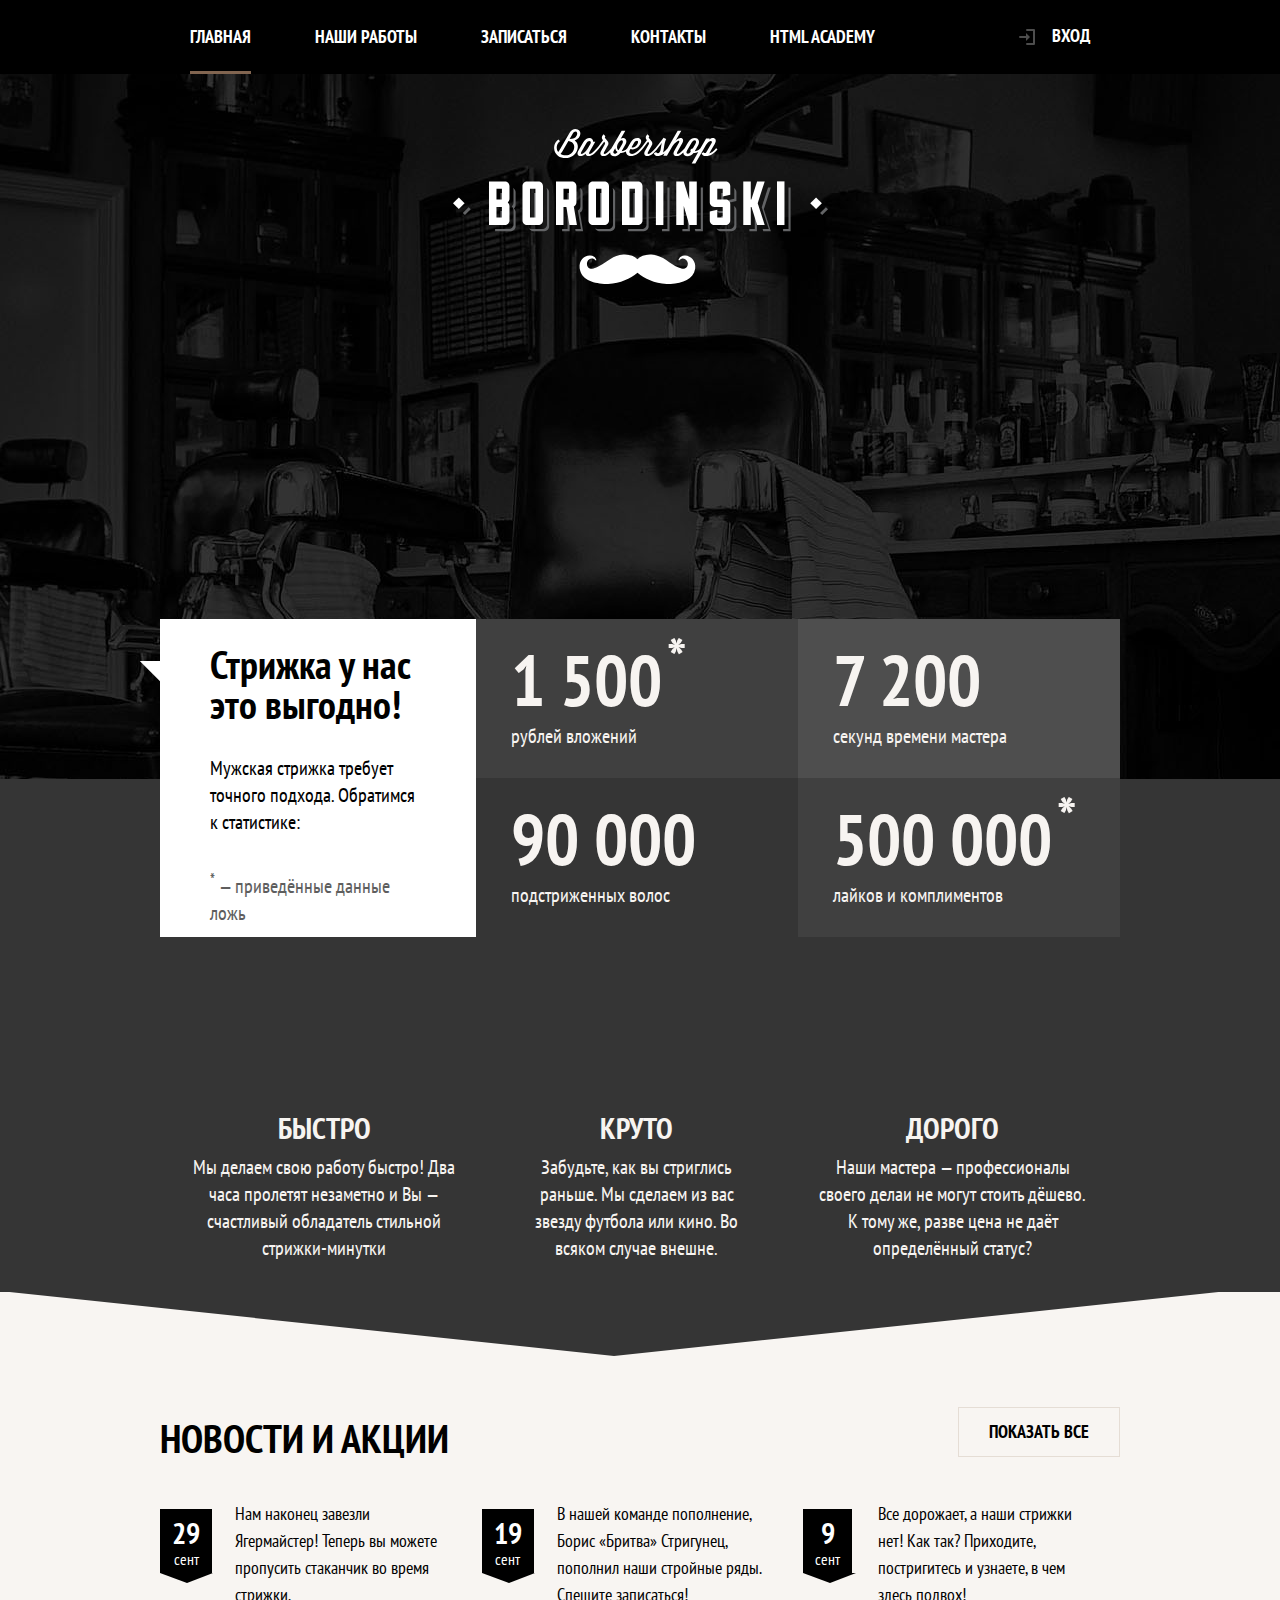
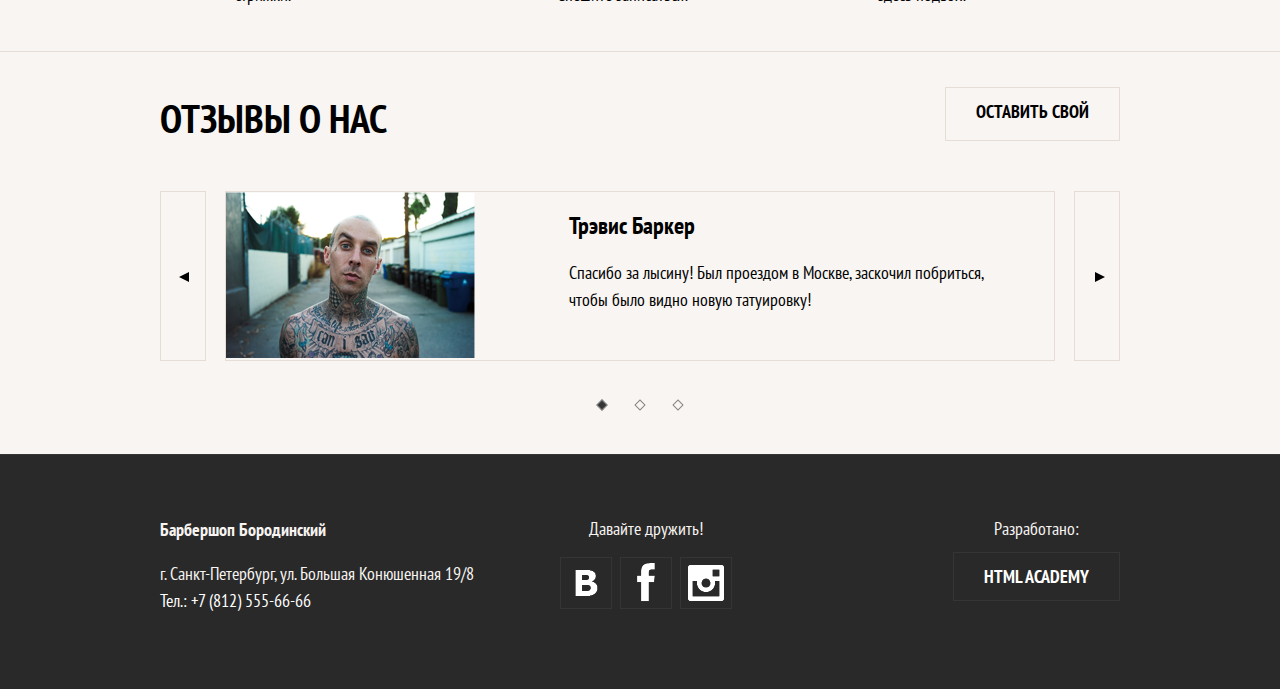
==== barbershop/index.html @ ce814c1f "Commit" ====
<!DOCTYPE html>
<html lang="ru">
<head>
	<meta charset="UTF-8">
	<title>Barbershop</title>
	<meta name="viewport" content="width=device-width,initial-scale=1">
	<link rel="stylesheet" type="text/css" href="css/style.min.css">
</head>
<body>


	<header class="page-header">
		<h1 class="visually-hidden">Барбершоп «Бородинский» - истинно мужская классика</h1>
		<div class="page-header__logo">
			<picture>
				<source media="(min-width: 1200px)" srcset="img/logo-desktop.svg">
				<source media="(min-width: 768px)" srcset="img/logo-tablet.svg">
				<img src="img/logo-mobile.svg" alt="Барбершоп «Бородинский»" width="370" height="153">
			</picture>
		</div>
		<nav class="main-nav main-nav--closed main-nav--nojs">
			<button class="main-nav__toggle">Открыть меню</button>
			<div class="main-nav__wrapper">
				<ul class="main-nav__list">
					<li class="main-nav__item  main-nav__item--active">
						<a>Главная</a>
					</li>
					<li class="main-nav__item">
						<a href="photos.html">Наши работы</a>
					</li>
					<li class="main-nav__item">
						<a href="form.html">Записаться</a>
					</li>
					<li class="main-nav__item">
						<a href="#">Контакты</a>
					</li>
					<li class="main-nav__item">
						<a href="#">Html academy</a>
					</li>
				</ul>
				<ul class="main-nav__user-list">
					<li class="main-nav__user-item">
						<a href="" class="main-nav__user-login" title="Войти">Вход</a>
					</li>
				</ul>
			</div>
		</nav>
	</header>


	<section class="stats">
		<header class="stats__header">
			<h2 class="stats__slogan">Стрижка у нас<br> это выгодно!</h2>
			<p class="stats__intro">Мужская стрижка требует точного подхода. Обратимся к статистике:</p>
			<small class="stats__legend stats__legend--top"><sup>*</sup> — приведённые данные ложь</small>
		</header>
		<table class="stats__table">
			<tr>
				<td class="stats__value">1 500<sup>*</sup></td>
				<td class="stats__field">рублей <br>вложений</td>
			</tr>
			<tr>
				<td class="stats__value">7 200</td>
				<td class="stats__field">секунд <br>времени мастера</td>
			</tr>
			<tr>
				<td class="stats__value">90 000</td>
				<td class="stats__field">подстриженных <br>волос</td>
			</tr>
			<tr>
				<td class="stats__value">500 000<sup>*</sup></td>
				<td class="stats__field">лайков <br>и комплиментов</td>
			</tr>
		</table>
		<small class="stats__legend stats__legend--bottom"><sup>*</sup> — приведённые данные ложь</small>
	</section>


	<section class="advantages">
		<div class="advantages__wrapper slider">
			<h2 class="advantages__title visually-hidden">Наши преимущества</h2>
			<input type="radio" class="slider__input" name="advantages-input" id="advantages-input-1" checked>
			<input type="radio" class="slider__input" name="advantages-input" id="advantages-input-2">
			<input type="radio" class="slider__input" name="advantages-input" id="advantages-input-3">
			<ul class="advantages__list">
				<li class="advantages__item  slider__item">
					<svg width="95" height="95">
						<use xmlns:xlink="http://www.w3.org/1999/xlink" xlink:href="#icon_advantage-1"></use>
					</svg>
					<h3 class="advantages__item-title">Быстро</h3>
					<p>Мы делаем свою работу быстро! Два часа пролетят незаметно и Вы — счастливый обладатель стильной стрижки-минутки</p>
				</li>
				<li class="advantages__item  slider__item">
					<svg width="95" height="95">
						<use xmlns:xlink="http://www.w3.org/1999/xlink" xlink:href="#icon_advantage-2"></use>
					</svg>
					<h3 class="advantages__item-title">Круто</h3>
					<p>Забудьте, как вы стриглись раньше. Мы сделаем из вас звезду футбола или кино. Во всяком случае внешне.</p>
				</li>
				<li class="advantages__item  slider__item">
					<svg width="95" height="95">
						<use xmlns:xlink="http://www.w3.org/1999/xlink" xlink:href="#icon_advantage-3"></use>
					</svg>
					<h3 class="advantages__item-title">Дорого</h3>
					<p>Наши мастера — профессионалы своего делаи не могут стоить дёшево. К тому же, разве цена не даёт определённый статус?</p>
				</li>
			</ul>
			<div class="advantages__toggles  slider__toggles">
				<label for="advantages-input-1" class="slider-toggle">1</label>
				<label for="advantages-input-2" class="slider-toggle">2</label>
				<label for="advantages-input-3" class="slider-toggle">3</label>
			</div>
		</div>
	</section>

	<section class="news">
		<div class="news__wrapper">
			<h2 class="news__title">Новости и акции</h2>
			<ul class="news__list">
				<li class="news__item">
					<time class="news__date" datetime="2015-09-29"><b>29</b>сент</time>
					<p>Нам наконец завезли Ягермайстер! Теперь вы можете пропусить стаканчик во время стрижки.</p>
				</li>
				<li class="news__item">
					<time class="news__date" datetime="2015-09-29"><b>19</b>сент</time>
					<p>В нашей команде пополнение, Борис «Бритва» Стригунец, пополнил наши стройные ряды. Спешите записаться!</p>
				</li>
				<li class="news__item">
					<time class="news__date" datetime="2015-09-29"><b>9</b>сент</time>
					<p>Все дорожает, а наши стрижки нет! Как так? Приходите, постригитесь и узнаете, в чем здесь подвох!</p>
				</li>
			</ul>
			<a href="#" class="news__to-all  btn">Показать все</a>
		</div>
	</section>

	<section class="reviews">
		<div class="reviews__wrapper  slider">
			<h2 class="reviews__title">Отзывы о нас</h2>
			<a href="" class="reviews__write  btn">Оставить свой</a>
			<input type="radio" class="slider__input" name="reviews-input" id="reviews-input-1" checked>
			<input type="radio" class="slider__input" name="reviews-input" id="reviews-input-2">
			<input type="radio" class="slider__input" name="reviews-input" id="reviews-input-3">
			<div class="reviews__list">
					<blockquote class="reviews__item  slider__item">
					<div class="reviews__author-foto">
						<picture>
							<source media="(min-width: 1200px)" srcset="img/author-name.png">
							<source media="(min-width: 760px)" srcset="img/author-name__tablet.png">
							<img src="img/author-name__mob.png" alt="Трэвис Баркер">
						</picture>
					</div>
					<div class="reviews__info">
						<cite class="reviews__author-name">Трэвис Баркер</cite>
						<p>Спасибо за лысину! Был проездом в Москве, заскочил побриться, чтобы было видно новую татуировку!</p>
					</div>
				</blockquote>
				<blockquote class="reviews__item  slider__item">
					<div class="reviews__author-foto">
						<picture>
							<source media="(min-width: 1200px)" srcset="img/author-name.png">
							<source media="(min-width: 760px)" srcset="img/author-nme__tablet.png">
							<img src="img/author-name__mob.png" alt="Трэвис Баркер">
						</picture>
					</div>
					<div class="reviews__info">
						<cite class="reviews__author-name">Трэвис Баркер</cite>
						<p>Спасибо за лысину! Был проездом в Москве, заскочил побриться, чтобы было видно новую татуировку!</p>
					</div>
				</blockquote>
					<blockquote class="reviews__item  slider__item">
					<div class="reviews__author-foto">
						<picture>
							<source media="(min-width: 1200px)" srcset="img/author-name.png">
							<source media="(min-width: 760px)" srcset="img/author-name__tablet.png">
							<img src="img/author-name__mob.png" alt="Трэвис Баркер">
						</picture>
					</div>
					<div class="reviews__info">
						<cite class="reviews__author-name">Трэвис Баркер</cite>
						<p>Спасибо за лысину! Был проездом в Москве, заскочил побриться, чтобы было видно новую татуировку!</p>
					</div>
				</blockquote>
				<button class="reviews__prev" type="button"></button>
				<button class="reviews__next" type="button"></button>
			</div>
			<div class="reviews__toggles  slider__toggles">
				<label for="reviews-input-1" class="slider-toggle">1</label>
				<label for="reviews-input-2" class="slider-toggle">2</label>
				<label for="reviews-input-3" class="slider-toggle">3</label>
			</div>
		</div>
	</section>


	<footer class="page-footer">
		<div class="page-footer__wrapper">
			<div class="page-footer__contacts">
				<b>Барбершоп Бородинский</b><br>
				г. Санкт-Петербург, ул. Большая Конюшенная 19/8<br>
				<a href="+7(812)555-66-66"><span class="page-footer__contacts--hidden">Тел.: </span>+7 (812) 555-66-66</a>
			</div>
			<div class="page-footer__socials">
				<span>Давайте дружить!</span>
				<div class="social-links">
					<a href="" class="social-link  social-link--vk">Мы в Вконтакте</a>
					<a href="" class="social-link  social-link--fb">Мы в Фейсбуке</a>
					<a href="" class="social-link  social-link--in">Мы в Инстаграм</a>
				</div>
			</div>
			<div class="page-footer__copyright">
				Разработано:
				<a href="" class="btn page-footer__copyright-link">HTML Academy</a>
			</div>
		</div>
	</footer>


	<div class="modal-content  modal-content--login">
		<div class="modal-content__wrapper">
			<div class="modal-content__close  modal-content__close--top" title="Закрыть">Закрыть</div>
			<h2 class="modal-content__title">Личный кабинет</h2>
			<p>Введите, пожалуйста, логин и пароль.</p>
			<form action="/echo" method="post" class="login-form">
				<input type="text" name="login" placeholder="Логин" required>
				<input type="password" name="password" placeholder="Пароль" required>
				<input type="checkbox" name="rememder" id="rememder-me" checked>
				<label for="rememder-me">Запомните меня</label>
				<a href="#" class="login-form__restore">Я забыл пароль!</a>
				<button type="submit" class="btn  modal-content__confirm">Войти <span>в личный кабинет</span></button>
				<button type="submit" class="btn  modal-content__close modal-content__close--bottom">Закрыть</button>
			</form>
		</div>
	</div>


	<script src="js/script.js"></script>
	<script src="js/sprite-script.js"></script>

</body>
</html>
---- barbershop/css/style.min.css ----
.btn,.main-nav__item a{text-transform:uppercase;text-decoration:none}.btn,.login-form input,.registration-form input,.registration-form__additional{font-family:'PT Sans Narrow',Arial,sans-serif;outline:0;cursor:pointer}@font-face{font-family:'PT Sans Narrow';src:url(../fonts/PTSans-Narrow-Web-Regular.woff2) format('woff2'),url(../fonts/PTSans-Narrow-Web-Regular.woff) format('woff');font-weight:400;font-style:normal}@font-face{font-family:'PT Sans Narrow';src:url(../fonts/PTSans-Narrow-Web-Bold.woff2) format('woff2'),url(../fonts/PTSans-Narrow-Web-Bold.woff) format('woff');font-weight:700;font-style:normal}body{font-size:18px;line-height:27px;font-family:'PT Sans Narrow',Arial,sans-serif;color:#f7f4f1;font-style:normal;background-color:#292929;margin:0;padding:0;overflow-x:hidden}img{max-width:100%;height:auto}.visually-hidden{position:absolute;width:1px;height:1px;margin:-1px;padding:0;border:0;clip:rect(0 0 0 0);overflow:hidden}.page-header__logo{height:85px;text-align:center}.page-header__logo img{width:230px;height:85px}.main-nav{position:relative;width:auto;min-height:51px;margin:0 auto;background-color:#826550}.main-nav__toggle{position:absolute;top:0;right:0;z-index:2;display:block;width:70px;height:50px;font-size:0;background-color:#6a4d38;cursor:pointer;border:none}.main-nav__toggle:active,.main-nav__toggle:hover{background-color:#624530}.main-nav--closed .main-nav__toggle::before{content:"";position:absolute;top:15px;left:17px;width:36px;height:2px;background-color:#fff;box-shadow:0 8px 0 0 #fff,0 16px 0 0 #fff}.main-nav-closed .main-nav__toggle:active::before{background-color:rgba(255,255,255,.3);box-shadow:0 8px 0 0 rgba(255,255,255,.3),0 16px 0 0 rgba(255,255,255,.3)}.main-nav--opened .main-nav__toggle{top:0;right:auto;left:0}.main-nav--opened .main-nav__toggle::after,.main-nav--opened .main-nav__toggle::before{content:"";position:absolute;top:24px;left:18px;width:36px;height:2px;background-color:#fff}.main-nav--opened .main-nav__toggle::before{transform:rotate(45deg);box-shadow:none}.modal-content,.pop-up{box-shadow:0 50px 30px 0 rgba(0,0,0,.8)}.main-nav--opened .main-nav__toggle::after{transform:rotate(-45deg)}.main-nav--opened .main-nav__toggle:active::after,.main-nav--opened .main-nav__toggle:active::before{background-color:rgba(255,255,255,.3)}.main-nav__list{font-weight:700;margin:0;padding:0;list-style:none}.main-nav__item a{display:block;padding:12px 21px 13px;font-size:18px;line-height:24px;color:#fff;background-color:#826550;border-top:1px solid #886e5b;border-bottom:1px solid #71543f}.main-nav__item a[href]:hover{background-color:#755a46;border-top-color:#755a46}.main-nav__item a[href]:active{color:rgba(255,255,255,.3);background-color:#6a4d38;border-top-color:#6a4d38}.main-nav__user-list{margin:0;padding:0;list-style:none}.main-nav__user-login{position:relative;display:block;padding:17px 21px 17px 49px;line-height:18px;color:#fff;text-decoration:none}.main-nav__user-login::before{content:"";position:absolute;top:17px;left:21px;width:16px;height:16px;background-image:url(../img/login-icon.png);opacity:.3}.stats{width:auto}.stats__header{padding:30px 20px;text-align:center;color:#000;background-color:#fff}.stats__slogan{font-size:30px}.stats__intro,.stats__legend{font-size:20px}.stats__legend{display:block;padding-top:20px;color:#5e5e5e;text-align:center;background:#242424}.btn,.news,.reviews{color:#000}.stats__legend--top{display:none}.stats__table{width:100%;border-collapse:collapse;background:#242424}.stats__table tr:nth-child(1){background-color:#404040}.stats__table tr:nth-child(2){background-color:#4e4e4e}.stats__table tr:nth-child(3){background-color:#353535}.stats__table tr:nth-child(4){background-color:#404040}.stats__field,.stats__value{width:50%;padding:10px}.stats__value{font-size:40px;font-weight:700}.stats__value sup{top:-.25em;line-height:30px;padding-left:5px}.stats__field{text-align:right}.advantages__item,.beard-selection,.btn,.haircut-form__title,.modal-content__title,.modal-content__wrapper p,.news__date,.news__title,.other-services legend,.page-footer,.price__title,.reviews__title,.slider__toggles,.works__item-best span,.works__title{text-align:center}.btn{display:block;width:auto;margin:0 5vw;padding:10px 0;font-size:18px;line-height:27px;font-weight:700;border:1px solid #e5ddd5}.btn:hover{border-color:#d5c9bd}.btn:active{background:#d5c9bd;opacity:.7}.slider{position:relative;padding:0 20px}.slider__input{position:absolute;opacity:0}.slider__toggles{width:140px;margin:0 auto;font-size:0;z-index:1000}#advantages-input-1:checked~.slider__toggles label[for=advantages-input-1],#advantages-input-2:checked~.slider__toggles label[for=advantages-input-2],#advantages-input-3:checked~.slider__toggles label[for=advantages-input-3]{background:#fff}#reviews-input-1:checked~.slider__toggles label[for=reviews-input-1],#reviews-input-2:checked~.slider__toggles label[for=reviews-input-2],#reviews-input-3:checked~.slider__toggles label[for=reviews-input-3]{background:#353535}.slider-toggle{display:inline-block;margin-right:30px;width:6px;height:6px;border:1px solid #a5a5a5;transform:rotate(45deg);cursor:pointer}.reviews__list .slider__item,.reviews__list button,.reviews__write{display:none}.slider-toggle:last-child{margin-right:0}.reviews__toggles .slider-toggle{border:1px solid #858483}.advantages::after,.reviews::after{width:0;border-left:48vw solid transparent;border-right:48vw solid transparent;content:"";height:0}.advantages{position:relative;background:#242424}.advantages::after{position:absolute;border-top:37px solid #242424}.advantages__list{list-style:none;margin:0;padding:0}.advantages__item{padding-top:40px}.advantages__item p{font-size:20px;margin-bottom:25px}.advantages__item-title,.reviews__title{font-size:30px;text-transform:uppercase}.reviews{position:relative;padding-top:20px;background-color:#f8f5f2;border-top:1px solid #e5ddd5}.reviews::after{position:absolute;border-top:37px solid #f8f5f2}.reviews__title{font-weight:700;padding-bottom:25px}.reviews__item{flex-direction:row;-ms-grid-row-align:flex-start;align-items:flex-start;justify-content:space-between;margin:0;padding:0}.reviews__author-foto{padding-top:20px}.reviews__info{width:70%;padding-bottom:30px}.reviews__author-name{font-weight:700;font-style:normal;font-size:24px}#reviews-input-1:checked~.reviews__list .slider__item:nth-child(1),#reviews-input-2:checked~.reviews__list .slider__item:nth-child(2),#reviews-input-3:checked~.reviews__list .slider__item:nth-child(3),.news__item{display:flex}.news{padding-top:60px;background:#f8f5f2}.news__wrapper{padding-bottom:25px}.news__title{font-size:30px;font-weight:700;text-transform:uppercase;margin-bottom:30px}.news__list{margin:0;padding:0;list-style:none}.news__item{flex-direction:row;align-items:flex-start;justify-content:space-between;margin:0 5vw;cursor:pointer}.news__item:first-child{border-bottom:1px solid #e5ddd5}.news__item:last-child{display:none}.news__item p{width:75%}.news__date{display:flex;flex-direction:column;position:relative;margin-top:27px;margin-bottom:20px;padding:10px 12px 0;font-size:16px;color:#fff;background:#000}.news__date::after{content:"";position:absolute;bottom:-10px;left:0;width:0;height:0;border-left:27px solid transparent;border-right:26px solid transparent;border-top:10px solid #000}.haircut-form::after,.price::after,.works::after{bottom:-37px;content:""}.news__date b{font-size:30px;font-weight:700}.news__item:hover{color:#826550;text-decoration:underline}.news__item:hover .news__date{background:#826550}.news__item:hover .news__date::after{border-top:10px solid #826550}.news__item:active{color:#6a4d38;text-decoration:underline}.page-footer__contacts a,.works__tag-item a{text-decoration:none;text-transform:uppercase}.news__item:active .news__date{color:#978374;background:#6a4d38}.news__item:active .news__date::after{border-top:10px solid #6a4d38}.page-footer{margin-top:37px;border-top:1px solid #353535;background-color:#292929}.page-footer__contacts{margin-bottom:25px}.page-footer__contacts--hidden{display:none}.page-footer__contacts b{line-height:60px}.page-footer__contacts a{display:block;width:auto;margin:25px 5vw 0;padding:10px 0;font-weight:700;text-align:center;color:#fff;border:1px solid #353535}.page-footer__contacts a:hover{border-color:#515151}.page-footer__contacts a:active{border:none;background:#000;opacity:.3}.page-footer__copyright-link{margin-top:15px;border-color:#353535;color:#fff}.page-footer__copyright-link:hover{border-color:#515151}.page-footer__copyright-link:active{border:none;background:#000;opacity:.3}.social-links{display:flex;flex-direction:row;align-items:flex-start;font-size:0}.social-link{display:block;width:33%;height:99px;border:1px solid #353535}.social-link--vk{background:url(../img/vk-icon.png) center no-repeat}.social-link--vk:active{border:none;background:url(../img/vk-icon.png) center no-repeat,#000;opacity:.3}.social-link--fb{background:url(../img/fb-icon.png) center no-repeat}.social-link--fb:active{border:none;background:url(../img/fb-icon.png) center no-repeat,#000;opacity:.3}.social-link--in{background:url(../img/inst-icon.png) center no-repeat}.social-link--in:active{border:none;background:url(../img/inst-icon.png) center no-repeat,#000;opacity:.3}.social-link:hover{border-color:#535353}.haircut-form{position:relative;padding-top:25px;background:#f8f5f2;color:#000;padding-bottom:40px}.haircut-form::after{position:absolute;width:0;height:0;border-left:48vw solid transparent;border-right:48vw solid transparent;border-top:37px solid #f8f5f2}.haircut-form__wrapper{width:auto}.haircut-form__title{font-size:30px;font-weight:700;text-transform:uppercase}.haircut-form__submit{width:90%;color:#fff;background:#826550}.haircut-form__submit:hover{background:#6a4d38}.haircut-form__submit:active{color:#978374;background:#6a4d38}.haircut-form__submit:disabled{color:#fff;background:#aeaeae}.registration-form{border:none;padding:0 5%;margin-bottom:40px}.registration-form input,.registration-form__additional{font-size:18px;line-height:30px;color:#000;width:90%;padding:10px 20px;margin-bottom:6px;background:#fff;border:1px solid #e5ddd5}.registration-form input:hover,.registration-form__additional:hover{border-color:#d5c9bd}.registration-form input:focus,.registration-form__additional:focus{border-color:#999}.registration-form__contacts,.registration-form__personal-data{padding:0;margin-bottom:32px}.beard-selection{border:none;padding:0 5%}.beard-selection legend{font-size:20px;text-transform:uppercase;margin-bottom:40px}.beard-selection input[type=radio]{display:none}.beard-selection label{display:inline-block;width:75px;position:relative;line-height:54px;vertical-align:top;padding-top:50px;margin:0 2.5% 30px;cursor:pointer}.beard-selection label::before{content:"";position:absolute;top:0;left:45%;margin-left:-30%;width:50px;height:50px;background:#fff;border:1px solid #e5ddd5;border-radius:50%}.beard-selection label:hover::before{border-color:#d5c9bd}.beard-selection label:active::before{background-color:#d5c9bd}.beard-selection input[type=radio]:checked+label::after,.beard-selection label:active::after{content:"";position:absolute;top:16px;right:37%;width:18px;height:18px;background:#fff;border:1px solid #e5ddd5;border-radius:50%}.beard-selection input[type=radio]:checked:hover+label::after{border-color:#d5c9bd}.beard-selection input[type=radio]:checked:active+label::after{background-color:#d5c9bd}.other-services{border:none;margin:0 0 45px;padding:0 5%}.other-services legend{font-size:20px;text-transform:uppercase;margin-bottom:40px}.other-services input[type=checkbox]{display:none}.other-services label{display:block;position:relative;line-height:30px;vertical-align:middle;padding-left:60px;padding-top:5px;cursor:pointer}.other-services label::before{content:"";position:absolute;top:0;left:0;width:35px;height:35px;background:#fff;border:1px solid #e5ddd5}.other-services label:hover::before{border-color:#d5c9bd}.other-services label:active::before{background-color:#d5c9bd}.other-services input[type=checkbox]:checked+label::after,.other-services label:active::after{content:"";position:absolute;top:10px;left:7px;width:22px;height:16px;background:url(../img/icon-checked.png)}.other-services input[type=checkbox]:checked:active+label::after{background:#d5c9bd}.works{position:relative;background:#f8f5f2;color:#000;padding-bottom:40px;padding-top:25px}.works::after{position:absolute;width:0;height:0;border-left:48vw solid transparent;border-right:48vw solid transparent;border-top:37px solid #f8f5f2}.works__title{font-size:30px;text-transform:uppercase}.works__item{margin:0 5%;padding-top:20px;border-bottom:1px solid #e5ddd5}.works__item-best{position:relative;margin-bottom:-7px}.works__item-best span{display:inline-block;position:absolute;left:0;top:400px;width:160px;height:40px;background-color:#826550;padding-top:10px;color:#fff;font-size:20px;text-transform:uppercase;font-weight:700}.works__item-best span::before{content:"";position:absolute;left:152px;top:0;display:block;border:25px solid #826550;border-left:8px solid #826550;border-right:8px solid transparent}.works__item-wrapper{padding:0 4%}.works__item-title{font-size:24px;font-weight:700}.works__tag-list{list-style:none;margin:0;padding:0}.works__tag-item{display:inline-block;padding-bottom:25px;padding-right:20px}.price__table,.price__table tbody{display:block}.works__tag-item a{font-size:16px;color:#000}.works__tag-item img{margin-right:15px;vertical-align:middle}.price{width:auto;background:#353535;position:relative;padding-top:45px;padding-bottom:20px}.price::after{position:absolute;width:0;height:0;border-left:48vw solid transparent;border-right:48vw solid transparent;border-top:37px solid #353535}.price__title{font-size:30px;font-weight:700;text-transform:uppercase}.price__table{font-size:20px;margin:0 5% 20px}.price__table tr{display:flex;flex-wrap:wrap;justify-content:space-between;padding-bottom:20px}.price__table td{display:block}.price__table .col-2{font-weight:700}.price__table .col-3{order:4;width:90%}.price__table .col-1{display:none}.price__discount{display:flex;flex-wrap:wrap;justify-content:space-between;margin:0 5%;padding:0 20px;border:1px solid #484848}.price__discount img{padding:15px 0}.price__discount p{width:50%}.to-main{display:none}.modal-content{display:none;position:absolute;top:135px;color:#000;background:#f8f5f2}.modal-content__wrapper{margin:0 5% 35px}.modal-content__title{padding-top:10px;font-size:30px;line-height:30px;text-transform:uppercase}.modal-content__close--bottom,.modal-content__confirm{display:inline-block;width:45%;margin-top:40px;margin-left:0;margin-right:8%}.modal-content__confirm{color:#fff;background:#826550}.modal-content__confirm span{display:none}.modal-content__confirm:hover{background:#6a4d38}.modal-content__confirm:active{color:#978374;background:#6a4d38}.modal-content--open{display:block}.login-form input[type=checkbox],.modal-content__close--top{display:none}.modal-content__close{cursor:pointer}.modal-content__close--bottom{background:#f8f5f2;margin-right:0}.login-form input{width:92%;padding:15px;margin-bottom:6px;font-size:18px;line-height:27px;background:#fff;border:1px solid #e5ddd5}.login-form input:hover{border-color:#d5c9bd}.login-form input:focus{border-color:#999}.login-form input[type=text]{background-image:url(../img/user.png);background-repeat:no-repeat;background-position:95% 20px}.login-form input[type=password]{margin-bottom:30px;background-image:url(../img/locked.png);background-repeat:no-repeat;background-position:95% 20px}.login-form label{position:relative;display:inline-block;width:40%;padding-top:6px;padding-left:50px;cursor:pointer}.login-form label::before{content:"";position:absolute;top:0;left:0;width:35px;height:35px;background:#fff;border:1px solid #e5ddd5}.login-form label:hover::before{border-color:#d5c9bd}.login-form label:active::before{background-color:#d5c9bd}.login-form input[type=checkbox]:checked+label::after,.login-form label:active::after{content:"";position:absolute;top:10px;left:7px;width:22px;height:16px;background:url(../img/icon-checked.png)}.login-form input[type=checkbox]:checked:active+label::after{background:#d5c9bd}.login-form__restore{display:inline-block;width:40%;text-align:right;color:#000}.pop-up{display:none;position:absolute;width:100%;top:290%;color:#000;text-align:center;background:#fff}.pop-up--success{top:350%}.pop-up__wrapper{margin:30px 5% 45px}.pop-up__title{font-size:40px;text-transform:uppercase}.pop-up--open{display:block}.pop-up__confirm{width:65%;margin:30px auto 0;color:#fff;background:#826550}.pop-up__confirm:hover{background:#6a4d38}.pop-up__confirm:active{color:#978374;background:#6a4d38}@media (min-width:760px){.main-nav__item--active::after,.reviews__prev::before,.stats__header::before{content:""}.price,.stats{max-width:960px}.advantages__item,.page-footer__contacts,.price__title,.stats__field,.stats__intro,.works__title{text-align:left}body{background-color:#353535}.page-header{display:flex;flex-direction:column;background-color:#000}.page-header__logo{order:2;width:100%;height:400px;background-image:url(../img/bg-header.jpg);background-repeat:no-repeat;background-position:center -9px;padding-top:35px}.page-header__logo img{width:375px;height:auto}.main-nav{width:auto;background-color:#000}.main-nav__wrapper{width:100%;display:flex;flex-direction:row;justify-content:space-between}.main-nav__item,.main-nav__user-item{display:inline-block}.main-nav__list{width:580px}.main-nav__item{padding:20px 0;margin-right:30px}.main-nav__item:last-child{margin-right:0}.main-nav__item--active{position:relative}.main-nav__item--active::after{position:absolute;bottom:0;left:0;right:0;width:100%;height:3px;background-color:#826550}.main-nav__item a{padding:0;border:none;background-color:#000;cursor:pointer}.main-nav__item a[href]:hover{background-color:#000;color:#826550}.main-nav__item a[href]:active{color:#fff;opacity:.5}.main-nav__user-list{width:50px}.main-nav__user-login{font-size:0}.main-nav__user-login::before{top:25px;left:0;opacity:1}.main-nav__user-login:hover::before{background-image:url(../img/login-icon--h.png)}.main-nav__user-login:active::before{background-image:url(../img/login-icon.png)}.main-nav__toggle{display:none}.stats{width:84%;margin:-186px auto 0;position:relative;z-index:2}.stats__header{display:flex;justify-content:space-between;flex-wrap:wrap;padding:10px 20px}.stats__header::before{position:absolute;top:27px;left:-14px;border:15px solid transparent;border-bottom-color:#fff;transform:rotate(45deg)}.stats__slogan{font-size:40px;line-height:40px;width:50%;margin-top:15px}.stats__intro{width:50%}.stats__legend--top{display:block;width:50%;background-color:#fff;vertical-align:bottom;padding-top:0;padding-bottom:5px}.stats__legend--bottom{display:none}.stats__table{display:block}.stats__table tbody{display:flex;flex-wrap:wrap}.stats__table tr{display:block;box-sizing:border-box;width:50%;padding:25px 35px 28px}.stats__field,.stats__value{display:block;width:auto;padding:0}.advantages__toggles,.stats__field br{display:none}.stats__value{margin-bottom:7px;font-size:72px;line-height:72px}.stats__field{font-size:20px;line-height:27px}.btn{padding:10px 30px}.advantages{background-color:#353535;padding-top:15px}.advantages::after{bottom:-37px;border-top:38px solid #353535}.advantages__wrapper{width:auto}.advantages__item{display:flex;flex-direction:row;flex-wrap:wrap;justify-content:space-between;padding:30px 0;margin:0 30px;border-bottom:1px solid #4a4a4a}.advantages__item p{width:80%;padding-left:22%;margin:-50px 0 0}.advantages__item:last-child{border:none}.advantages__item-title{width:78%;height:40px;margin:0}.reviews{padding-bottom:55px}.reviews::after{display:none}.reviews__wrapper{width:auto;display:flex;justify-content:space-between;flex-wrap:wrap}.reviews__write{display:block;margin:15px 0 35px}.reviews__list{display:flex}.reviews__item{order:2;width:80%;padding-top:30px;padding-bottom:0;border:1px solid #e5ddd5}.reviews__info{width:75%;padding-bottom:20px}.reviews__author-foto{padding-top:10px}.reviews__author-foto img{-webkit-clip-path:circle(37%);clip-path:circle(37%)}.reviews__list button{display:block;width:10%;background-color:#f8f5f2;border:1px solid #e5ddd5;outline:0;cursor:pointer}.reviews__list button:hover{border-color:#d5c9bd}.reviews__list button:active{background-color:#d5c9bd}.reviews__list button:active::before{opacity:.5}.reviews__prev{order:1;position:relative}.reviews__prev::before{position:absolute;top:48%;left:30%;border:5px solid transparent;border-right:10px solid #000}.reviews__next{order:3;position:relative}.haircut-form::before,.reviews__next::before{content:"";position:absolute}.reviews__next::before{top:48%;left:45%;border:5px solid transparent;border-left:10px solid #000}.reviews__toggles{display:block;margin-top:-5px;background-color:#f8f5f2}.news__wrapper{width:auto;display:flex;justify-content:space-between;flex-wrap:wrap}.news__list{order:3;display:flex;justify-content:space-between;flex-wrap:wrap}.news__item{width:50%;margin:0}.news__item:first-child{border-bottom:none}.news__item p{width:70%;margin-right:20px}.news__to-all{order:2;margin:15px 0}.page-footer{margin-top:0;padding-top:25px}.page-footer__wrapper{width:auto;display:flex;flex-direction:row;justify-content:space-between;flex-wrap:wrap;padding-bottom:50px}.page-footer__contacts--hidden{display:inline}.page-footer__contacts a{display:inline;margin:0;padding:0;border:none;font-weight:400;text-transform:none}.page-footer__copyright{order:2;margin-top:35px}.page-footer__copyright-link{margin:10px 0 0}.page-footer__socials{order:3;display:block;width:100%}.haircut-form__wrapper{width:84%;max-width:960px;margin:0 auto}.haircut-form{margin-top:-180px;padding-bottom:75px}.haircut-form::before{top:-52px;display:block;border:50vw solid #f8f5f2;border-top:45px solid transparent;border-bottom:45px solid #f8f5f2}.haircut-form::after{display:none}.haircut-form__wrapper{display:flex;justify-content:space-between;flex-wrap:wrap}.haircut-form__wrapper form{width:100%}.haircut-form__title{text-align:left;font-size:40px}.haircut-form__submit{margin:0;width:100%}.registration-form{margin:0 0 35px;padding:0;width:100%}.registration-form input,.registration-form textarea{width:94%;margin-bottom:35px}.registration-form__personal-data{display:flex;flex-direction:row;flex-wrap:nowrap;width:100%}.registration-form__personal-data input{width:33%;margin-right:0}.beard-selection::after,.other-services::after{top:15px;left:0;display:block;width:100%;border:1px solid #e5ddd5;content:""}.registration-form__personal-data input:last-child{order:3}.registration-form__personal-data input:first-child{order:2}.beard-selection{padding:0;margin-bottom:40px;position:relative}.beard-selection::after{position:absolute;z-index:10}.beard-selection legend{font-size:30px;position:relative;padding:0 22px;background:#f8f5f2;z-index:1000}.beard-selection label{margin:0 7% 0 1%}.beard-selection label:last-child{margin-right:1%}.other-services{padding:0;position:relative}.other-services::after{position:absolute;z-index:10}.other-services legend{font-size:30px;position:relative;padding:0 22px 40px;background:#f8f5f2;z-index:1000}.other-services br{display:none}.other-services label{display:inline-block;margin-bottom:48px;width:40%;font-size:24px}.works{margin-top:-180px}.works::before{content:"";position:absolute;top:-52px;display:block;border:50vw solid #f8f5f2;border-top:45px solid transparent;border-bottom:45px solid #f8f5f2}.works__wrapper{width:auto;display:flex;justify-content:space-between;flex-wrap:wrap}.works__title{padding-bottom:20px}.works__item{display:flex;justify-content:space-between;width:100%;margin:0 0 40px;padding-top:0;border:1px solid #e5ddd5}.works__item picture{margin-bottom:-7px}.works__item-wrapper{width:40%;padding-right:35px}.works__item-best span{top:37px;left:-2px}.modal-content,.pop-up{z-index:1000;left:50%}.price{width:84%;margin:37px auto 0;padding-top:15px}.price::after{display:none}.price__title{font-size:40px}.price__table{display:table;width:100%;border-collapse:collapse;margin:0 0 8px}.price__table tbody{display:table-row-group}.price__table tr{display:table-row}.price__table .col-1,.price__table td{display:table-cell}.price__table td{padding:15px 20px;border:1px solid #4a4a4a}.price__table .col-3{width:auto}.price__discount{margin:0 0 55px}.price__discount img{padding:25px 0}.price__discount p{font-size:40px;width:80%}.price__discount br{display:none}.to-main{display:inline-block;margin:15px 0 30px}.modal-content{width:460px;top:130px;margin-left:-230px}.modal-content__wrapper{margin:30px 70px 50px}.modal-content__close--bottom{display:none}.modal-content__close--top{display:block;position:absolute;right:-105px;background:url(../img/cross.png) no-repeat;width:35px;height:35px;font-size:0}.modal-content__confirm{width:100%}.modal-content__confirm span{display:inline}.login-form label{margin-right:10px}.pop-up--success{width:465px;top:195%;margin-left:-233px}.pop-up--failure{width:320px;top:140%;margin-left:-160px}}@media (min-width:760px) and (-webkit-min-device-pixel-ratio:1.5),(min-width:760px) and (min-resolution:144dpi),(min-resolution:1.5ddpx){.page-header__logo{background-image:url(../img/bg-header@2.jpg);background-size:1338px auto}}@media (min-width:760px) and (min-width:760px){.advantages__wrapper,.main-nav,.news__wrapper,.page-footer__wrapper,.reviews__wrapper,.works__wrapper{width:84%;max-width:960px;margin:0 auto}}@media (min-width:1200px){.main-nav__list,.main-nav__user-list{width:auto}.main-nav__item a[href]:hover,.main-nav__user-login:hover{background-color:#fff;border-left:1px solid #000;border-right:1px solid #000}.advantages__list,.stats{display:flex}.page-header__logo{height:650px;padding-top:55px;background-image:url(../img/bg-header@2.jpg);background-position:center -9px;background-size:auto 720px}.main-nav__user-login:active::before,.main-nav__user-login:hover::before{background-image:url(../img/login-icon--d.png)}.main-nav__item{margin:0;padding:0}.main-nav__item--active::after{left:30px;right:30px;width:auto}.main-nav__item a{padding:25px 30px}.main-nav__item a[href]:hover{color:#000}.main-nav__item a[href]:active{color:#b2b2b2;opacity:1}.main-nav__user-item a{padding:27px 30px 27px 60px}.main-nav__user-login{font-size:18px;font-weight:700;text-transform:uppercase}.news__title,.reviews__title{font-size:40px}.main-nav__user-login::before{top:29px;left:27px}.main-nav__user-login:hover{color:#000}.main-nav__user-login:active{color:#b2b2b2;opacity:1}.main-nav__user-login:active::before{opacity:.5}.stats{margin-top:-160px}.stats__header{flex-direction:column;width:30%}.advantages__list,.registration-form__personal-data{justify-content:space-between}.stats__intro,.stats__legend,.stats__slogan{width:auto;padding:0 30px;margin-top:15px;margin-bottom:0;text-align:left}.stats__table{width:70%}.advantages::after{bottom:-64px;border-top:65px solid #353535}.advantages__item{display:block;text-align:center;border:none}.haircut-form::before,.works::before{top:-105px;border-top:65px solid transparent;border-bottom:65px solid #f8f5f2}.advantages__item p{width:auto;padding:0;margin:0}.advantages__item-title{width:auto;padding-top:30px}.reviews{padding-bottom:25px}.reviews__write{margin-bottom:50px}.reviews__item{width:93%;padding:0}.reviews__author-foto{padding:0;margin-bottom:-5px}.reviews__author-foto img{-webkit-clip-path:none;clip-path:none}.reviews__info{width:55%;padding:20px 30px 0 0}.reviews__list button{width:5%}.reviews__prev{margin-right:2%}.reviews__next{margin-left:2%}.reviews__toggles{margin-top:40px}.news{padding-top:100px}.news__item{width:33%}.news__item:last-child{display:flex}.news__to-all{margin-bottom:25px}.page-footer__contacts{padding-top:20px}.page-footer__socials{order:2;padding-top:35px;margin-left:-135px;width:auto}.page-footer__socials span{font-size:18px;text-align:center;width:70%}.page-footer__copyright{order:3}.social-links{flex-wrap:wrap}.social-link{font-size:0;width:50px;height:50px;margin-right:8px;margin-top:15px}.social-link:last-child{margin-right:0}.haircut-form{margin-top:-300px;width:101%}.registration-form textarea{width:96%}.registration-form__personal-data input{width:27%}.registration-form__contacts{display:flex;justify-content:space-between;width:100%}.registration-form__contacts input{width:44%}.beard-selection label{margin:0 6%}.other-services label{width:26%}.works{margin-top:-300px}.works::after{display:none}.works__item{flex-direction:column;justify-content:flex-start;width:30%}.works__item-wrapper{width:90%;min-height:255px;display:inline-flex;flex-direction:column;justify-content:space-between}.works__item-wrapper p{flex-grow:3}.works__item--main-work{flex-direction:row;width:100%}.works__item--main-work .works__item-wrapper{width:40%;padding-top:130px}.works__item-best span{left:167%}.works__item-best span::before{left:-12px;border-left:8px solid transparent;border-right:8px solid #826550}.works__item-title{margin-bottom:0}.price{display:flex;justify-content:space-between;flex-wrap:wrap}.price__title{margin-bottom:50px;width:100%}.price__table{width:65%}.price__discount{width:25%;flex-direction:column;text-align:center}.price__discount p{font-size:20px;line-height:27px;width:100%}.price__discount br{display:block}.price__discount img{width:142px;height:139px}}@media (max-width:759px){.main-nav--closed .main-nav__item{display:none}.main-nav--closed .main-nav__item--active{display:block}.main-nav--closed .main-nav__user-list,.main-nav--nojs .main-nav__toggle{display:none}.main-nav--closed .main-nav__item--active a{padding-right:70px;padding-left:70px;text-align:center}.main-nav--opened .main-nav__wrapper{position:absolute;top:0;right:0;left:70px;z-index:10;height:80vh;background-color:#6a4d38}.main-nav--opened .main-nav__wrapper::before{content:"";position:absolute;top:0;left:0;z-index:2;width:7px;height:100%;box-shadow:inset 4px 0 7px -2px rgba(0,0,0,.4)}.main-nav--nojs .main-nav__wrapper{position:static;height:auto}.main-nav--nojs .main-nav__item{display:block}.main-nav--nojs .main-nav__item--active a{padding-right:21px;padding-left:21px;text-align:left}.main-nav--nojs .main-nav__user-list{display:block;background-color:#6a4d38}.advantages__list .slider__item{display:none}#advantages-input-1:checked~.advantages__list .slider__item:nth-child(1),#advantages-input-2:checked~.advantages__list .slider__item:nth-child(2),#advantages-input-3:checked~.advantages__list .slider__item:nth-child(3){display:block}}
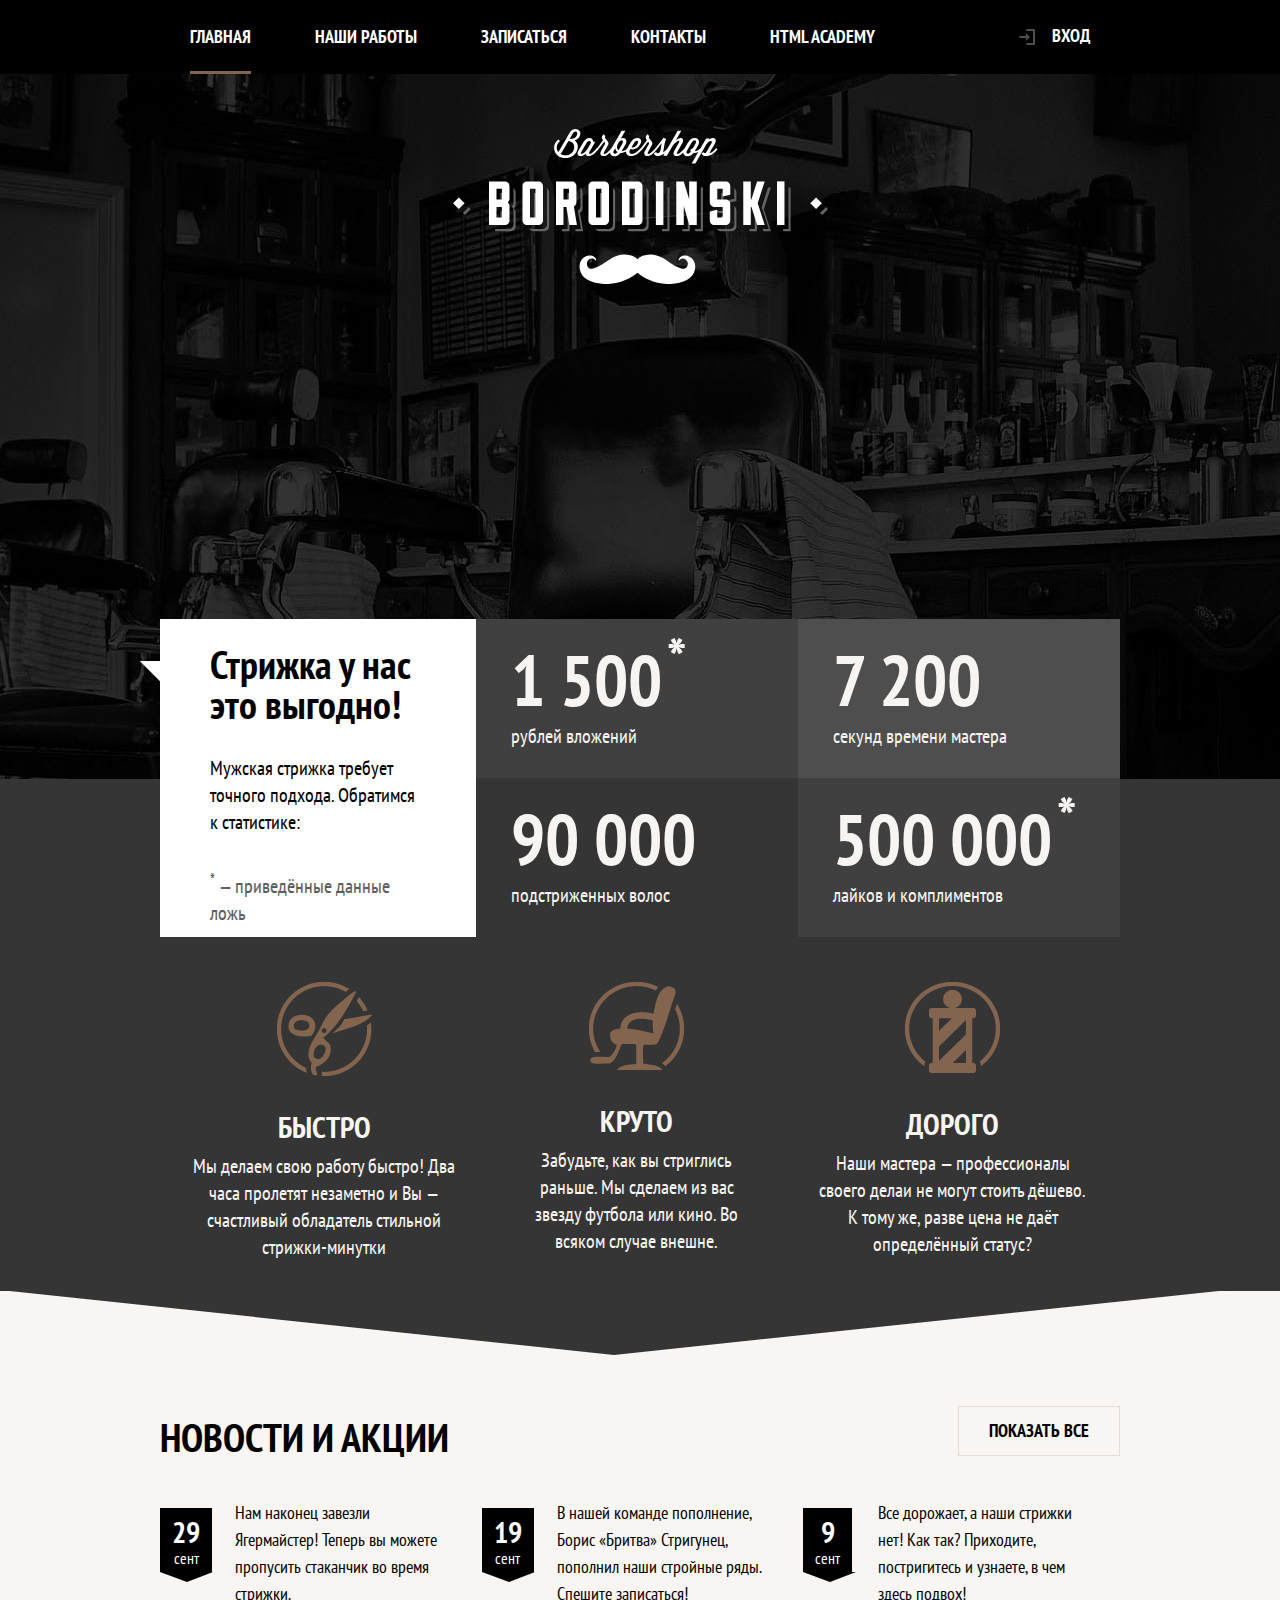
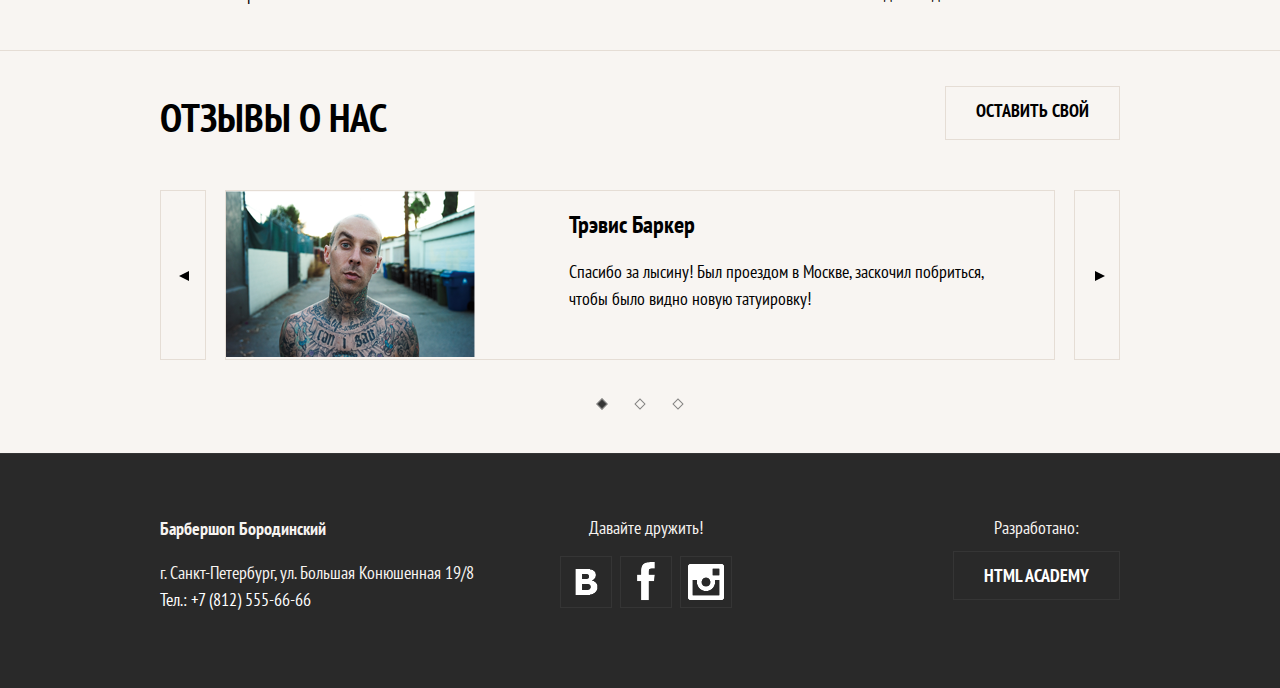
==== commit 146728ac: "svg-sprite replaced" ====
--- a/barbershop/index.html
+++ b/barbershop/index.html
@@ -84,23 +84,26 @@
 			<input type="radio" class="slider__input" name="advantages-input" id="advantages-input-3">
 			<ul class="advantages__list">
 				<li class="advantages__item  slider__item">
-					<svg width="95" height="95">
+					<!-- <svg width="95" height="95">
 						<use xmlns:xlink="http://www.w3.org/1999/xlink" xlink:href="#icon_advantage-1"></use>
-					</svg>
+					</svg> -->
+					<img src="img/icons/icon_advantage-1.svg" width="95px" height="94px">
 					<h3 class="advantages__item-title">Быстро</h3>
 					<p>Мы делаем свою работу быстро! Два часа пролетят незаметно и Вы — счастливый обладатель стильной стрижки-минутки</p>
 				</li>
 				<li class="advantages__item  slider__item">
-					<svg width="95" height="95">
+					<!-- <svg width="95" height="95">
 						<use xmlns:xlink="http://www.w3.org/1999/xlink" xlink:href="#icon_advantage-2"></use>
-					</svg>
+					</svg> -->
+					<img src="img/icons/icon_advantage-2.svg" width="95px" height="94px">
 					<h3 class="advantages__item-title">Круто</h3>
 					<p>Забудьте, как вы стриглись раньше. Мы сделаем из вас звезду футбола или кино. Во всяком случае внешне.</p>
 				</li>
 				<li class="advantages__item  slider__item">
-					<svg width="95" height="95">
+					<!-- <svg width="95" height="95">
 						<use xmlns:xlink="http://www.w3.org/1999/xlink" xlink:href="#icon_advantage-3"></use>
-					</svg>
+					</svg> -->
+					<img src="img/icons/icon_advantage-3.svg" width="95px" height="94px">
 					<h3 class="advantages__item-title">Дорого</h3>
 					<p>Наши мастера — профессионалы своего делаи не могут стоить дёшево. К тому же, разве цена не даёт определённый статус?</p>
 				</li>
@@ -235,7 +238,7 @@
 
 
 	<script src="js/script.js"></script>
-	<script src="js/sprite-script.js"></script>
+	<!-- <script src="js/sprite-script.js"></script> -->
 
 </body>
 </html>